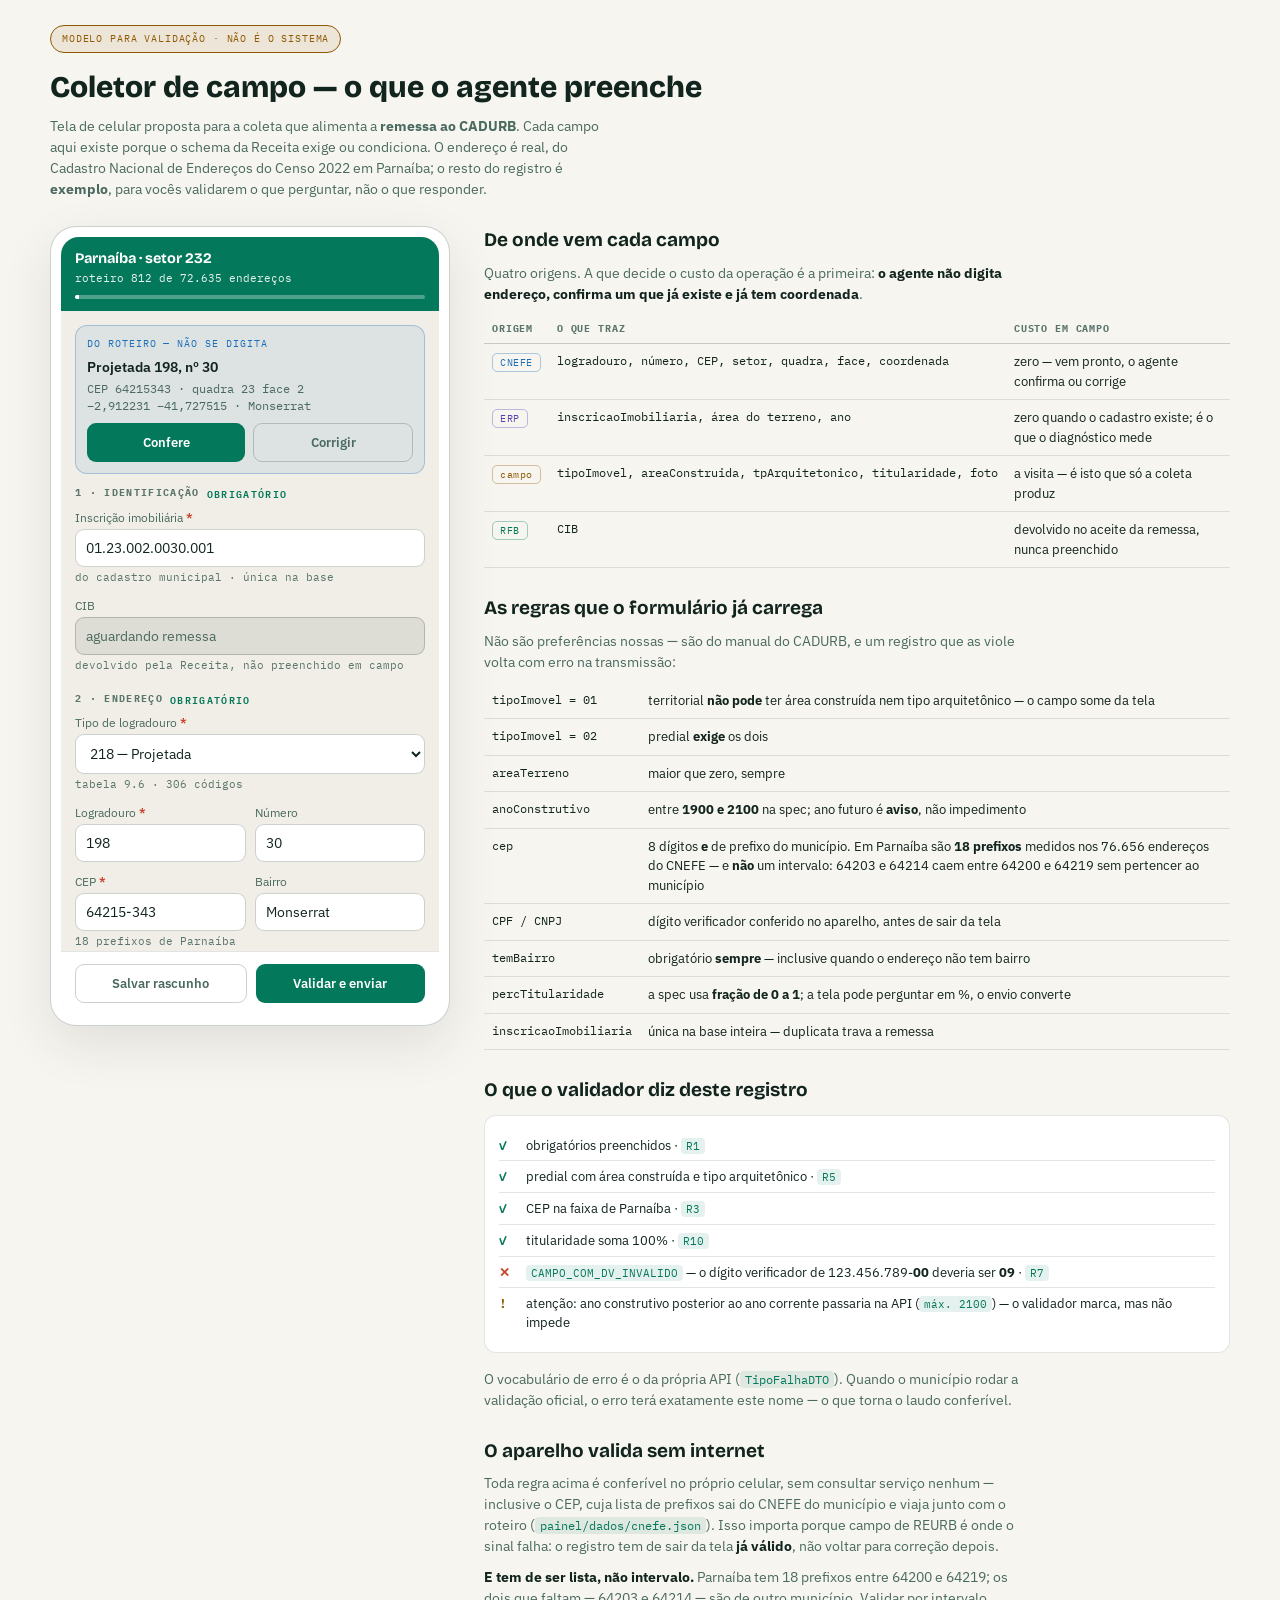
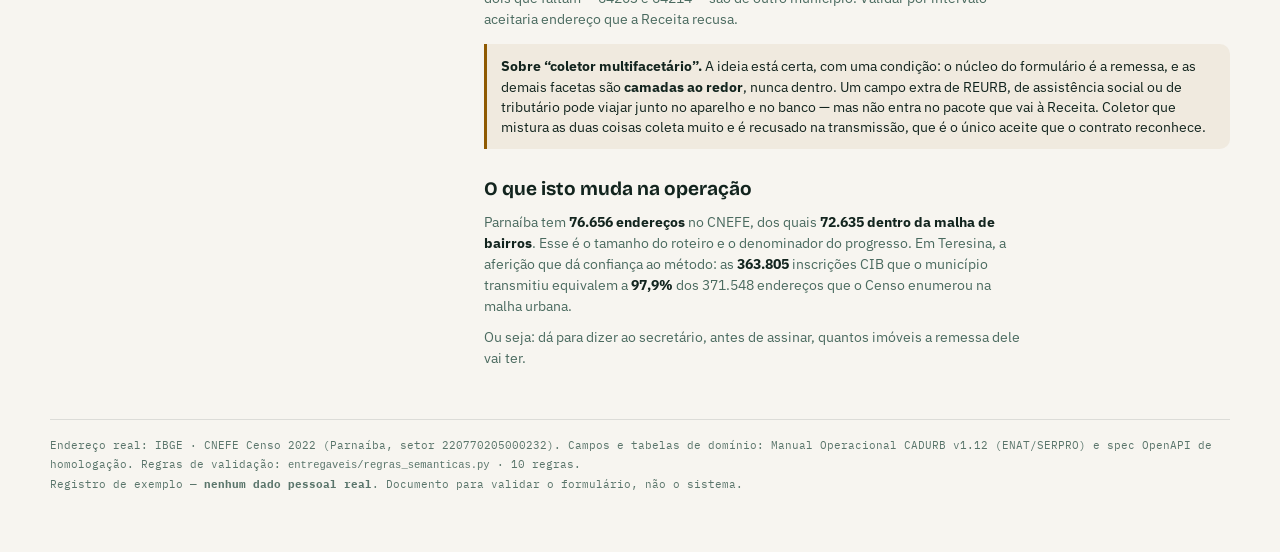
==== coletor/index.html @ 9de56eda "Initial commit: Vertical Data Painel territorial dos 224 municípios do Piauí, coletor de campo e val" ====
<!DOCTYPE html>
<html lang="pt-BR">
<head>
<meta charset="UTF-8">
<meta name="viewport" content="width=device-width, initial-scale=1.0">
<title>Coletor CADURB · modelo de campo</title>
<link rel="preconnect" href="https://fonts.googleapis.com">
<link href="https://fonts.googleapis.com/css2?family=Bricolage+Grotesque:opsz,wght@12..96,500;12..96,700;12..96,800&family=IBM+Plex+Sans:wght@400;500;600&family=IBM+Plex+Mono:wght@400;500;600&display=swap" rel="stylesheet">
<style>
:root{
 --bg:#F7F5F0;--papel:#FFFFFF;--tela:#F1EEE7;--line:rgba(26,46,40,.12);--line2:rgba(26,46,40,.22);
 --ink:#12241E;--mut:#4A6A5F;--dim:#5A756B;
 --teal:#04785A;--amber:#8F5A02;--red:#C8412B;--blue:#1D6FB8;--violet:#5B3FB5;
 --trilho:rgba(26,46,40,.09);
 --f-disp:'Bricolage Grotesque',sans-serif;--f-body:'IBM Plex Sans',sans-serif;--f-mono:'IBM Plex Mono',monospace;
}
@media (prefers-color-scheme:dark){:root:not([data-theme="light"]){
 --bg:#0A1310;--papel:#0F1D18;--tela:#132520;--line:rgba(232,242,236,.09);--line2:rgba(232,242,236,.16);
 --ink:#E9F4ED;--mut:#7FA396;--dim:#54726A;
 --teal:#2FE6B0;--amber:#F5B841;--red:#FF6B57;--blue:#5CB8FF;--violet:#B79CFF;
 --trilho:rgba(232,242,236,.08);
}}
:root[data-theme="dark"]{
 --bg:#0A1310;--papel:#0F1D18;--tela:#132520;--line:rgba(232,242,236,.09);--line2:rgba(232,242,236,.16);
 --ink:#E9F4ED;--mut:#7FA396;--dim:#54726A;
 --teal:#2FE6B0;--amber:#F5B841;--red:#FF6B57;--blue:#5CB8FF;--violet:#B79CFF;
 --trilho:rgba(232,242,236,.08);
}
*{box-sizing:border-box;margin:0;padding:0}
body{background:var(--bg);color:var(--ink);font-family:var(--f-body);line-height:1.5;
 padding:24px 16px 60px}
.wrap{max-width:1180px;margin:0 auto;display:grid;grid-template-columns:400px 1fr;gap:34px;align-items:start}
/* item de grid não encolhe abaixo do conteúdo sem isto — era o que mantinha a
   moldura do telefone em 627px dentro de um visor de 485 */
.wrap>*{min-width:0}
@media (max-width:900px){.wrap{grid-template-columns:1fr;gap:26px}}

/* ---------- cabeçalho ---------- */
header{max-width:1180px;margin:0 auto 26px}
.chip{display:inline-flex;align-items:center;gap:7px;font-family:var(--f-mono);font-size:9.5px;letter-spacing:.09em;
 text-transform:uppercase;padding:6px 11px;border-radius:999px;border:1px solid var(--amber);color:var(--amber);
 background:color-mix(in srgb,var(--amber) 10%,transparent)}
h1{font-family:var(--f-disp);font-size:30px;font-weight:800;margin:12px 0 6px;text-wrap:balance}
header p{color:var(--mut);max-width:70ch;font-size:14px}

/* ---------- telefone ---------- */
.fone{width:100%;max-width:400px;margin:0 auto;background:var(--papel);border:1px solid var(--line2);border-radius:26px;padding:10px;
 box-shadow:0 18px 50px rgba(20,40,34,.10);position:sticky;top:20px}
@media (max-width:900px){
 .fone{position:static}
 /* célula em monoespaçado com nowrap era o que empurrava a página para 627px
    num visor de 485: no estreito ela quebra, e a tabela ganha rolagem própria */
 .doc table{display:block;overflow-x:auto}
 td.k{white-space:normal}
}
.tela{background:var(--tela);border-radius:18px;overflow:hidden}
/* A barra do app é superfície própria, não segue o tema: verde escuro fixo com
   texto branco. Antes usava var(--teal), que no tema escuro vira verde claro e
   deixava o texto branco ilegível. */
.barra{background:#04785A;color:#fff;padding:11px 14px 12px}
.barra .t{font-family:var(--f-disp);font-size:14.5px;font-weight:700;color:#fff}
.barra .s{font-size:11px;opacity:.9;font-family:var(--f-mono);color:#fff}
.prog{height:4px;background:rgba(255,255,255,.3);border-radius:2px;margin-top:8px;overflow:hidden}
.prog i{display:block;height:100%;width:1.1%;background:#fff}
.rolo{max-height:640px;overflow-y:auto;padding:14px}

.grupo{margin-bottom:18px}
.grupo>h3{font-family:var(--f-mono);font-size:9.5px;letter-spacing:.14em;text-transform:uppercase;
 color:var(--dim);margin-bottom:8px;display:flex;align-items:center;gap:7px}
.grupo>h3 b{font-weight:600;color:var(--teal)}
.campo{margin-bottom:11px}
.campo label{display:block;font-size:11.5px;color:var(--mut);margin-bottom:3px}
.campo label .ob{color:var(--red);font-weight:600}
.campo input,.campo select,.campo textarea{width:100%;background:var(--papel);border:1px solid var(--line2);
 border-radius:9px;padding:9px 10px;font-family:var(--f-body);font-size:13.5px;color:var(--ink);outline:none}
.campo input:focus,.campo select:focus,.campo textarea:focus{border-color:var(--teal);
 outline:2px solid color-mix(in srgb,var(--teal) 45%,transparent);outline-offset:1px}
.campo input[readonly]{background:var(--trilho);color:var(--mut)}
/* `min-width:auto` é o padrão de item de grid: sem o zero, o input não encolhe
   abaixo do tamanho default e a tela do celular vaza para fora da tela real. */
.campo input,.campo select,.campo textarea{min-width:0}
.dupla{display:grid;grid-template-columns:1fr 1fr;gap:9px}
.tripla{display:grid;grid-template-columns:1fr 1fr 1fr;gap:9px}
.dupla>*,.tripla>*{min-width:0}
.fone,.tela,.rolo{max-width:100%}
.dica{font-size:10.5px;color:var(--dim);margin-top:3px;font-family:var(--f-mono)}
.vindo{background:color-mix(in srgb,var(--blue) 9%,transparent);border:1px solid color-mix(in srgb,var(--blue) 30%,transparent);
 border-radius:12px;padding:11px;margin-bottom:12px}
.vindo .tit{font-family:var(--f-mono);font-size:9.5px;letter-spacing:.1em;text-transform:uppercase;color:var(--blue);margin-bottom:6px}
.vindo .end{font-size:14px;font-weight:600}
.vindo .sub{font-size:11.5px;color:var(--mut);font-family:var(--f-mono);margin-top:2px}
.acoes{display:flex;gap:8px;margin-top:9px}
.bt{flex:1;min-width:0;border:none;border-radius:9px;padding:10px;font-family:var(--f-body);font-size:13px;font-weight:600;cursor:pointer}
.bt.ok{background:#04785A;color:#fff}   /* fixo: no tema escuro --teal clareia e o branco some */
.bt.alt{background:transparent;border:1px solid var(--line2);color:var(--mut)}
.foto{border:1px dashed var(--line2);border-radius:12px;padding:20px;text-align:center;color:var(--dim);
 font-size:12px;font-family:var(--f-mono)}
.rodape{padding:12px 14px;border-top:1px solid var(--line);display:flex;gap:9px;background:var(--papel)}

/* ---------- coluna de explicação ---------- */
.doc h2{font-family:var(--f-disp);font-size:19px;font-weight:700;margin:26px 0 8px}
.doc h2:first-child{margin-top:0}
.doc p{color:var(--mut);font-size:14px;margin-bottom:10px;max-width:68ch}
.doc b{color:var(--ink)}
.doc code{font-family:var(--f-mono);font-size:12px;color:var(--teal);
 background:color-mix(in srgb,var(--teal) 10%,transparent);padding:1px 5px;border-radius:4px}
table{width:100%;border-collapse:collapse;font-size:13px;margin:6px 0 14px}
th{text-align:left;font-family:var(--f-mono);font-size:9.5px;letter-spacing:.09em;text-transform:uppercase;
 color:var(--dim);padding:7px 8px;border-bottom:1px solid var(--line2)}
td{padding:8px;border-bottom:1px solid var(--line);vertical-align:top}
td.k{font-family:var(--f-mono);font-size:11.5px;color:var(--ink);white-space:nowrap}
.orig{font-family:var(--f-mono);font-size:9.5px;letter-spacing:.06em;padding:2px 7px;border-radius:5px;white-space:nowrap}
.o-cnefe{color:var(--blue);border:1px solid color-mix(in srgb,var(--blue) 35%,transparent)}
.o-campo{color:var(--amber);border:1px solid color-mix(in srgb,var(--amber) 35%,transparent)}
.o-erp{color:var(--violet);border:1px solid color-mix(in srgb,var(--violet) 35%,transparent)}
.o-rfb{color:var(--teal);border:1px solid color-mix(in srgb,var(--teal) 35%,transparent)}
.aviso{border-left:3px solid var(--amber);background:color-mix(in srgb,var(--amber) 7%,transparent);
 padding:12px 14px;border-radius:0 10px 10px 0;margin:14px 0;font-size:13.5px}
.val{background:var(--papel);border:1px solid var(--line);border-radius:12px;padding:14px;margin:10px 0 16px}
.val .l{display:grid;grid-template-columns:18px 1fr;gap:9px;padding:6px 0;border-top:1px solid var(--line);font-size:12.5px}
.val .l:first-of-type{border-top:none}
.val .l .i{font-family:var(--f-mono);font-weight:600}
.val .ok .i{color:var(--teal)}.val .er .i{color:var(--red)}.val .at .i{color:var(--amber)}
.val code{font-size:11px}
/* ---------- modo só-telefone (?tela) ---------- */
/* Para mostrar ao parceiro: a tela sozinha, sem a coluna que explica de onde vem
   cada campo. Mesmo arquivo, um parâmetro — não existe segunda versão para
   esquecer de atualizar. */
.so-fone .doc,.so-fone header p,.so-fone footer{display:none}
.so-fone .wrap{grid-template-columns:1fr;max-width:470px}
.so-fone .fone{position:static;max-width:470px}
.so-fone .rolo{max-height:none}
.so-fone header{text-align:center}
.so-fone h1{font-size:22px}
.volta{display:none;max-width:470px;margin:18px auto 0;text-align:center;
 font-family:var(--f-mono);font-size:11px}
.so-fone .volta{display:block}
.volta a{color:var(--dim)}
footer{max-width:1180px;margin:40px auto 0;padding-top:16px;border-top:1px solid var(--line);
 font-family:var(--f-mono);font-size:10.5px;color:var(--dim);line-height:1.8}
</style>
</head>
<body>

<header>
 <span class="chip">modelo para validação · não é o sistema</span>
 <h1>Coletor de campo — o que o agente preenche</h1>
 <p>Tela de celular proposta para a coleta que alimenta a <b>remessa ao CADURB</b>. Cada campo aqui
 existe porque o schema da Receita exige ou condiciona. O endereço é real, do Cadastro Nacional de
 Endereços do Censo 2022 em Parnaíba; o resto do registro é <b>exemplo</b>, para vocês validarem
 o que perguntar, não o que responder.</p>
</header>

<div class="wrap">

<!-- ============ TELEFONE ============ -->
<div class="fone">
 <div class="tela">
  <div class="barra">
   <div class="t">Parnaíba · setor 232</div>
   <div class="s">roteiro 812 de 72.635 endereços</div>
   <div class="prog"><i></i></div>
  </div>

  <div class="rolo">

   <div class="vindo">
    <div class="tit">do roteiro — não se digita</div>
    <div class="end">Projetada 198, nº 30</div>
    <div class="sub">CEP 64215343 · quadra 23 face 2<br>−2,912231 −41,727515 · Monserrat</div>
    <div class="acoes">
     <button class="bt ok">Confere</button>
     <button class="bt alt">Corrigir</button>
    </div>
   </div>

   <div class="grupo">
    <h3>1 · Identificação <b>obrigatório</b></h3>
    <div class="campo">
     <label for="inscricao-imobiliaria">Inscrição imobiliária <span class="ob">*</span></label>
     <input id="inscricao-imobiliaria" value="01.23.002.0030.001">
     <div class="dica">do cadastro municipal · única na base</div>
    </div>
    <div class="campo">
     <label for="cib">CIB</label>
     <input id="cib" value="aguardando remessa" readonly>
     <div class="dica">devolvido pela Receita, não preenchido em campo</div>
    </div>
   </div>

   <div class="grupo">
    <h3>2 · Endereço <b>obrigatório</b></h3>
    <div class="campo">
     <label for="tipo-de-logradouro">Tipo de logradouro <span class="ob">*</span></label>
     <select id="tipo-de-logradouro"><option>218 — Projetada</option><option>250 — Rua</option><option>26 — Avenida</option><option>273 — Travessa</option></select>
     <div class="dica">tabela 9.6 · 306 códigos</div>
    </div>
    <div class="dupla">
     <div class="campo"><label for="logradouro">Logradouro <span class="ob">*</span></label><input id="logradouro" value="198"></div>
     <div class="campo"><label for="numero">Número</label><input id="numero" value="30"></div>
    </div>
    <div class="dupla">
     <div class="campo"><label for="cep">CEP <span class="ob">*</span></label><input id="cep" value="64215-343">
      <div class="dica">18 prefixos de Parnaíba · 64203 e 64214 não são daqui</div></div>
     <div class="campo"><label for="bairro">Bairro</label><input id="bairro" value="Monserrat"></div>
    </div>
    <div class="campo">
     <label for="o-endereco-tem-bairro">O endereço tem bairro? <span class="ob">*</span></label>
     <select id="o-endereco-tem-bairro"><option>sim</option><option>não</option></select>
     <div class="dica">campo temBairro · obrigatório mesmo quando a resposta é não</div>
    </div>
    <div class="campo"><label for="complemento">Complemento</label><input id="complemento" placeholder="fundos, casa 2, apto…"></div>
   </div>

   <div class="grupo">
    <h3>3 · Imóvel <b>obrigatório</b></h3>
    <div class="campo">
     <label>Tipo do imóvel <span class="ob">*</span></label>
     <select id="tipoImovel"><option value="02">02 — Predial (com edificação)</option><option value="01">01 — Territorial (sem edificação)</option><option value="03">03 — Características especiais</option></select>
     <div class="dica">tabela 9.1 · decide os campos abaixo</div>
    </div>
    <div class="dupla">
     <div class="campo"><label for="area-do-terreno-m2">Área do terreno (m²) <span class="ob">*</span></label><input id="area-do-terreno-m2" value="250,00"></div>
     <div class="campo predial"><label for="area-construida-m2">Área construída (m²) <span class="ob">*</span></label><input id="area-construida-m2" value="86,50"></div>
    </div>
    <div class="campo predial">
     <label for="tipo-arquitetonico">Tipo arquitetônico <span class="ob">*</span></label>
     <select id="tipo-arquitetonico"><option>01 — Casa</option><option>02 — Apartamento</option><option>07 — Loja</option><option>11 — Galpão</option></select>
     <div class="dica">tabela 9.2 · campo <code>tpArquitetonico</code> · só quando predial</div>
    </div>
    <div class="dupla">
     <div class="campo"><label for="ano-de-construcao">Ano de construção</label><input id="ano-de-construcao" value="1998"></div>
     <div class="campo"><label for="padrao">Padrão</label>
      <select id="padrao"><option>01 — Popular</option><option>02 — Baixo</option><option>03 — Normal</option></select></div>
    </div>
    <div class="campo">
     <label for="destinacao">Destinação</label>
     <select id="destinacao"><option>01 — Residencial</option><option>02 — Comercial</option><option>14 — Uso misto</option></select>
     <div class="dica">tabela 9.4</div>
    </div>
   </div>

   <div class="grupo">
    <h3>4 · Titularidade</h3>
    <div class="campo">
     <label for="tipo">Tipo</label>
     <select id="tipo"><option>06 — Possuidor por simples ocupação</option><option>01 — Proprietário</option><option>05 — Possuidor a justo título</option></select>
     <div class="dica">tabela 9.7 · na REURB, quase sempre posse</div>
    </div>
    <div class="campo">
     <label for="documento">Documento</label>
     <select id="documento"><option>05 — Documento de Posse Emitido por Órgão Público</option><option>03 — Instrumento particular</option><option>01 — Escritura pública</option></select>
    </div>
    <div class="dupla">
     <div class="campo"><label for="cpf-cnpj">CPF / CNPJ</label><input id="cpf-cnpj" value="123.456.789-00"></div>
     <div class="campo"><label for="participacao">Participação</label><input id="participacao" value="100%">
      <div class="dica">grava 1,000</div></div>
    </div>
    <div class="campo"><label for="nome">Nome</label><input id="nome" value="[exemplo — não usar dado real em teste]"></div>
    <div class="dica">a tela pergunta em %, o envio usa fração de 0 a 1 · a soma
     dos titulares do imóvel fecha 1,000</div>
   </div>

   <div class="grupo">
    <h3>5 · Evidência de campo</h3>
    <div class="foto">📷 foto da fachada<br><span style="font-size:10px">carimba data, hora e coordenada</span></div>
    <div class="campo" style="margin-top:11px">
     <label for="coordenada-aferida">Coordenada aferida</label>
     <input id="coordenada-aferida" value="−2,912228  −41,727511  ±4 m" readonly>
     <div class="dica">GPS do aparelho · compara com a do roteiro</div>
    </div>
    <div class="campo"><label for="observacao">Observação</label><textarea id="observacao" rows="2" placeholder="imóvel fechado, morador ausente…"></textarea></div>
   </div>

  </div>
  <div class="rodape">
   <button class="bt alt">Salvar rascunho</button>
   <button class="bt ok">Validar e enviar</button>
  </div>
 </div>
</div>

<!-- ============ EXPLICAÇÃO ============ -->
<div class="doc">

 <h2>De onde vem cada campo</h2>
 <p>Quatro origens. A que decide o custo da operação é a primeira: <b>o agente não digita
 endereço, confirma um que já existe e já tem coordenada</b>.</p>

 <table>
  <thead><tr><th>Origem</th><th>O que traz</th><th>Custo em campo</th></tr></thead>
  <tbody>
   <tr><td><span class="orig o-cnefe">CNEFE</span></td>
       <td class="k">logradouro, número, CEP, setor, quadra, face, coordenada</td>
       <td>zero — vem pronto, o agente confirma ou corrige</td></tr>
   <tr><td><span class="orig o-erp">ERP</span></td>
       <td class="k">inscricaoImobiliaria, área do terreno, ano</td>
       <td>zero quando o cadastro existe; é o que o diagnóstico mede</td></tr>
   <tr><td><span class="orig o-campo">campo</span></td>
       <td class="k">tipoImovel, areaConstruida, tpArquitetonico, titularidade, foto</td>
       <td>a visita — é isto que só a coleta produz</td></tr>
   <tr><td><span class="orig o-rfb">RFB</span></td>
       <td class="k">CIB</td>
       <td>devolvido no aceite da remessa, nunca preenchido</td></tr>
  </tbody>
 </table>

 <h2>As regras que o formulário já carrega</h2>
 <p>Não são preferências nossas — são do manual do CADURB, e um registro que as viole
 volta com erro na transmissão:</p>
 <table>
  <tbody>
   <tr><td class="k">tipoImovel = 01</td><td>territorial <b>não pode</b> ter área construída nem tipo arquitetônico — o campo some da tela</td></tr>
   <tr><td class="k">tipoImovel = 02</td><td>predial <b>exige</b> os dois</td></tr>
   <tr><td class="k">areaTerreno</td><td>maior que zero, sempre</td></tr>
   <tr><td class="k">anoConstrutivo</td><td>entre <b>1900 e 2100</b> na spec; ano futuro é <b>aviso</b>, não impedimento</td></tr>
   <tr><td class="k">cep</td><td>8 dígitos <b>e</b> de prefixo do município. Em Parnaíba são <b>18 prefixos</b> medidos nos 76.656 endereços do CNEFE — e <b>não</b> um intervalo: 64203 e 64214 caem entre 64200 e 64219 sem pertencer ao município</td></tr>
   <tr><td class="k">CPF / CNPJ</td><td>dígito verificador conferido no aparelho, antes de sair da tela</td></tr>
   <tr><td class="k">temBairro</td><td>obrigatório <b>sempre</b> — inclusive quando o endereço não tem bairro</td></tr>
   <tr><td class="k">percTitularidade</td><td>a spec usa <b>fração de 0 a 1</b>; a tela pode perguntar em %, o envio converte</td></tr>
   <tr><td class="k">inscricaoImobiliaria</td><td>única na base inteira — duplicata trava a remessa</td></tr>
  </tbody>
 </table>

 <h2>O que o validador diz deste registro</h2>
 <div class="val">
  <div class="l ok"><div class="i">✓</div><div>obrigatórios preenchidos · <code>R1</code></div></div>
  <div class="l ok"><div class="i">✓</div><div>predial com área construída e tipo arquitetônico · <code>R5</code></div></div>
  <div class="l ok"><div class="i">✓</div><div>CEP na faixa de Parnaíba · <code>R3</code></div></div>
  <div class="l ok"><div class="i">✓</div><div>titularidade soma 100% · <code>R10</code></div></div>
  <div class="l er"><div class="i">✕</div><div><code>CAMPO_COM_DV_INVALIDO</code> — o dígito verificador de 123.456.789-<b>00</b> deveria ser <b>09</b> · <code>R7</code></div></div>
  <div class="l at"><div class="i">!</div><div>atenção: ano construtivo posterior ao ano corrente passaria na API (<code>máx. 2100</code>) — o validador marca, mas não impede</div></div>
 </div>
 <p>O vocabulário de erro é o da própria API (<code>TipoFalhaDTO</code>). Quando o município rodar a
 validação oficial, o erro terá exatamente este nome — o que torna o laudo conferível.</p>

 <h2>O aparelho valida sem internet</h2>
 <p>Toda regra acima é conferível no próprio celular, sem consultar serviço nenhum — inclusive o
 CEP, cuja lista de prefixos sai do CNEFE do município e viaja junto com o roteiro
 (<code>painel/dados/cnefe.json</code>). Isso importa porque campo de REURB é onde o sinal falha:
 o registro tem de sair da tela <b>já válido</b>, não voltar para correção depois.</p>
 <p><b>E tem de ser lista, não intervalo.</b> Parnaíba tem 18 prefixos entre 64200 e 64219; os dois
 que faltam — 64203 e 64214 — são de outro município. Validar por intervalo aceitaria endereço que
 a Receita recusa.</p>

 <div class="aviso">
  <b>Sobre “coletor multifacetário”.</b> A ideia está certa, com uma condição: o núcleo do
  formulário é a remessa, e as demais facetas são <b>camadas ao redor</b>, nunca dentro. Um campo
  extra de REURB, de assistência social ou de tributário pode viajar junto no aparelho e no banco —
  mas não entra no pacote que vai à Receita. Coletor que mistura as duas coisas coleta muito e é
  recusado na transmissão, que é o único aceite que o contrato reconhece.
 </div>

 <h2>O que isto muda na operação</h2>
 <p>Parnaíba tem <b>76.656 endereços</b> no CNEFE, dos quais <b>72.635 dentro da malha de bairros</b>.
 Esse é o tamanho do roteiro e o denominador do progresso. Em Teresina, a aferição que dá confiança
 ao método: as <b>363.805</b> inscrições CIB que o município transmitiu equivalem a <b>97,9%</b> dos
 371.548 endereços que o Censo enumerou na malha urbana.</p>
 <p>Ou seja: dá para dizer ao secretário, antes de assinar, quantos imóveis a remessa dele vai ter.</p>

</div>
</div>

<div class="volta"><a href="./">ver de onde vem cada campo, as regras e o que o validador diz →</a></div>

<footer>
 Endereço real: IBGE · CNEFE Censo 2022 (Parnaíba, setor 220770205000232).
 Campos e tabelas de domínio: Manual Operacional CADURB v1.12 (ENAT/SERPRO) e spec OpenAPI de homologação.
 Regras de validação: <code>entregaveis/regras_semanticas.py</code> · 10 regras.<br>
 Registro de exemplo — <b>nenhum dado pessoal real</b>. Documento para validar o formulário, não o sistema.
</footer>

<script>
/* ?tela abre só o telefone — é o que vai ao parceiro para ele considerar a tela,
   sem a documentação do lado. */
if (/[?&]tela\b/.test(location.search)) document.body.classList.add('so-fone');

/* A regra R5 não é texto: territorial (01) não pode ter área construída nem tipo
   arquitetônico, e o manual trata o preenchimento como incompatível. Aqui os
   campos somem de verdade — é isso que o parceiro precisa ver funcionando. */
const tipo = document.getElementById('tipoImovel');
const prediais = document.querySelectorAll('.predial');
function aplicarR5(){
  const territorial = tipo.value === '01';
  prediais.forEach(c => { c.hidden = territorial; });
}
tipo.addEventListener('change', aplicarR5);
aplicarR5();
</script>
</body>
</html>
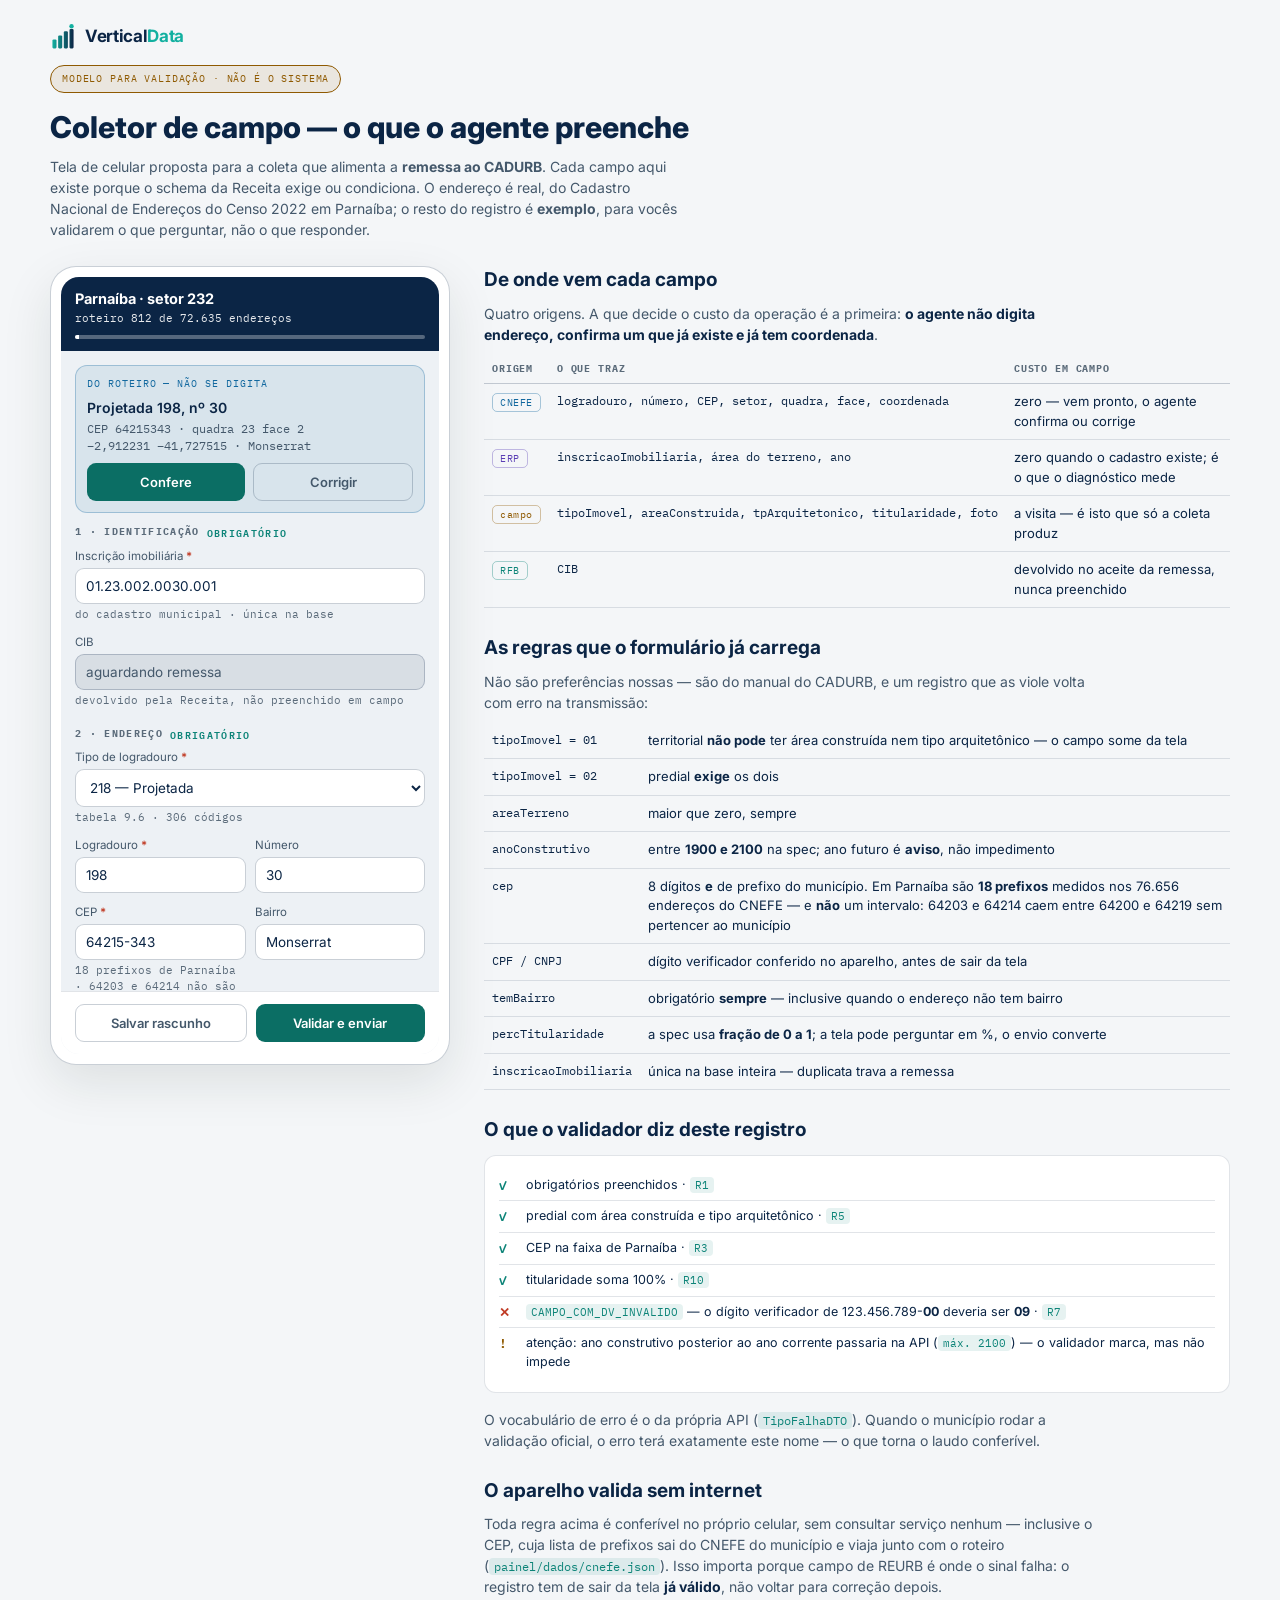
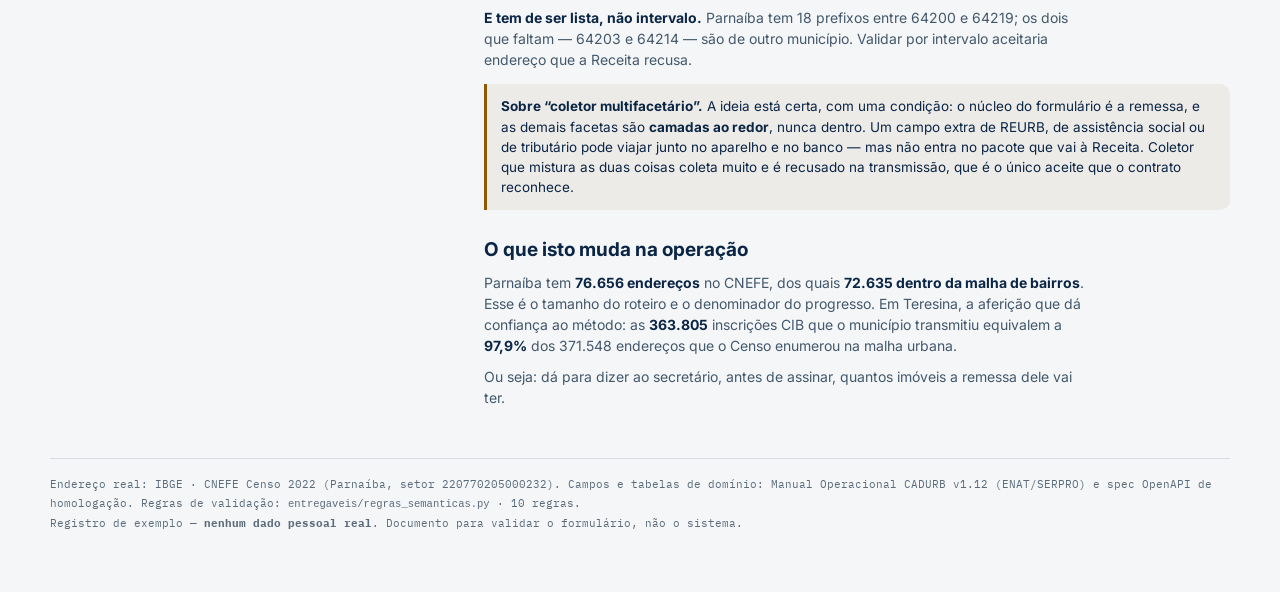
==== commit bddb7331: "Aplicar a marca Vertical Data: system design e três superfícies Base: .orca/drops/Vertical-Data-Logo" ====
--- a/coletor/index.html
+++ b/coletor/index.html
@@ -3,28 +3,142 @@
 <head>
 <meta charset="UTF-8">
 <meta name="viewport" content="width=device-width, initial-scale=1.0">
-<title>Coletor CADURB · modelo de campo</title>
+<title>Vertical Data · Coletor CADURB</title>
+<link rel="icon" href='data:image/svg+xml,%3Csvg xmlns="http://www.w3.org/2000/svg" viewBox="0 0 32 32"%3E%3Crect width="32" height="32" rx="7" fill="%230B2545"/%3E%3Cg fill="%2312B0A0"%3E%3Crect x="5.5" y="19" width="4" height="9" rx="1.2" opacity=".55"/%3E%3Crect x="11" y="15" width="4" height="13" rx="1.2" opacity=".75"/%3E%3Crect x="16.5" y="11" width="4" height="17" rx="1.2"/%3E%3Crect x="22" y="8" width="4" height="20" rx="1.2" fill="%23EAF2F8"/%3E%3C/g%3E%3Ccircle cx="24" cy="4.6" r="2.4" fill="%2312B0A0"/%3E%3C/svg%3E'>
 <link rel="preconnect" href="https://fonts.googleapis.com">
-<link href="https://fonts.googleapis.com/css2?family=Bricolage+Grotesque:opsz,wght@12..96,500;12..96,700;12..96,800&family=IBM+Plex+Sans:wght@400;500;600&family=IBM+Plex+Mono:wght@400;500;600&display=swap" rel="stylesheet">
+<link href="https://fonts.googleapis.com/css2?family=Inter:wght@400;500;600;700;800&family=IBM+Plex+Mono:wght@400;500;600&display=swap" rel="stylesheet">
 <style>
+/* VD:INICIO */
+/* Vertical Data — tokens de marca. FONTE ÚNICA.
+ *
+ * Este arquivo é o original. As páginas não o importam por <link>: elas trazem
+ * uma cópia embutida entre os marcadores VD:INICIO e VD:FIM, escrita por
+ * `python3 marca/aplicar.py`. É assim porque painel e coletor são aplicações de
+ * arquivo único de propósito — abrem por file:// numa prefeitura sem wifi.
+ *
+ * Mudou uma cor? Mude AQUI e rode `python3 marca/aplicar.py`. Editar o bloco
+ * embutido à mão é o que faz as duas páginas divergirem em silêncio.
+ *
+ * As cores vêm medidas do PDF de marca (.orca/drops/Vertical-Data-Logomarcas.pdf),
+ * não estimadas de screenshot: navy #0B2545, teal #12B0A0, linha #E2E6EA,
+ * superfície #F4F6F8, texto fraco #5B6B7A, azul de apoio #12689F.
+ */
 :root{
- --bg:#F7F5F0;--papel:#FFFFFF;--tela:#F1EEE7;--line:rgba(26,46,40,.12);--line2:rgba(26,46,40,.22);
- --ink:#12241E;--mut:#4A6A5F;--dim:#5A756B;
- --teal:#04785A;--amber:#8F5A02;--red:#C8412B;--blue:#1D6FB8;--violet:#5B3FB5;
- --trilho:rgba(26,46,40,.09);
- --f-disp:'Bricolage Grotesque',sans-serif;--f-body:'IBM Plex Sans',sans-serif;--f-mono:'IBM Plex Mono',monospace;
+ /* ---- marca: os valores exatos do PDF, nunca ajustados ---- */
+ --vd-navy:#0B2545;
+ --vd-teal:#12B0A0;
+ --vd-azul:#12689F;
+
+ /* ---- superfície e tinta, tema claro ---- */
+ --vd-bg:#F4F6F8;          /* fundo da página (a superfície do PDF) */
+ --vd-painel:#FFFFFF;
+ --vd-painel2:#EDF1F5;
+ --vd-linha:rgba(11,37,69,.12);
+ --vd-linha2:rgba(11,37,69,.22);
+ --vd-tinta:#0B2545;       /* 15,4:1 sobre branco */
+ --vd-tinta2:#44586B;      /*  7,4:1 */
+ --vd-tinta3:#5B6B7A;      /*  5,5:1 — o cinza do próprio PDF */
+
+ /* O teal da marca dá 2,71:1 sobre branco: serve para FORMA (logo, barra,
+    preenchimento), não para TEXTO. Quem carrega texto e link no tema claro é
+    este irmão escurecido, a 4,58:1. Duas variáveis porque são dois usos. */
+ --vd-acento:#0D8478;      /* teal de interface — texto, link, foco */
+ --vd-acento-forma:#12B0A0;/* teal de marca — ícone, barra, preenchimento */
+
+ --vd-ambar:#8F5A02;       /* 5,8:1 */
+ --vd-vermelho:#C03A24;    /* 5,4:1 */
+ --vd-violeta:#5B3FB5;
+
+ --vd-trilho:rgba(11,37,69,.09);
+ --vd-veu:rgba(8,22,40,.5);
+ --vd-vinheta:rgba(92,110,128,.16);
+ --vd-borda-mapa:rgba(255,255,255,.85);
+ --vd-grade:rgba(11,37,69,.10);
+ --vd-grade-forte:rgba(11,37,69,.22);
+ --vd-sel:#0B2545;
+ --vd-semdado:#C6CED6;     /* ausência de dado: família própria, cinza frio */
+
+ /* ---- rampas de dado ----
+    CAR (carência): divergente, 1º quintil vermelho — o pior é o mais escuro.
+    MAG (magnitude): matiz único, a do teal da marca — IPTU baixo é o ALVO,
+    não um problema, então não pode ser pintado de vermelho.
+    A direção é semântica e não muda com a marca; só o matiz mudou. */
+ --vd-car-1:#C03A24;--vd-car-2:#C98518;--vd-car-3:#8AA64A;--vd-car-4:#3FA58F;--vd-car-5:#0D8478;
+ --vd-mag-1:#D6F0EC;--vd-mag-2:#A5DFD8;--vd-mag-3:#6CC7BD;--vd-mag-4:#2FA697;--vd-mag-5:#0B6E64;
+
+ /* ---- tipografia ---- */
+ --vd-fonte:'Inter','Helvetica Neue',Arial,sans-serif;
+ --vd-mono:'IBM Plex Mono',ui-monospace,monospace;
 }
-@media (prefers-color-scheme:dark){:root:not([data-theme="light"]){
- --bg:#0A1310;--papel:#0F1D18;--tela:#132520;--line:rgba(232,242,236,.09);--line2:rgba(232,242,236,.16);
- --ink:#E9F4ED;--mut:#7FA396;--dim:#54726A;
- --teal:#2FE6B0;--amber:#F5B841;--red:#FF6B57;--blue:#5CB8FF;--violet:#B79CFF;
- --trilho:rgba(232,242,236,.08);
-}}
+
+/* Tema escuro. O navy da marca vira a SUPERFÍCIE do painel, e o fundo da página
+   desce mais um degrau — senão painel e fundo encostam e a hierarquia some. */
+@media (prefers-color-scheme:dark){
+ :root:not([data-theme="light"]){
+  --vd-bg:#071A2E;
+  --vd-painel:#0B2545;
+  --vd-painel2:#123156;
+  --vd-linha:rgba(232,238,244,.10);
+  --vd-linha2:rgba(232,238,244,.18);
+  --vd-tinta:#E8EEF4;      /* 13,2:1 sobre o navy */
+  --vd-tinta2:#93AAC0;     /*  6,4:1 */
+  --vd-tinta3:#7C93A9;     /*  4,8:1 */
+  --vd-acento:#2FD5C0;     /*  8,4:1 — aqui o teal claro é que carrega texto */
+  --vd-acento-forma:#2FD5C0;
+  --vd-azul:#67B6EC;
+  --vd-ambar:#F2B544;
+  --vd-vermelho:#FF7A63;
+  --vd-violeta:#B79CFF;
+  --vd-trilho:rgba(232,238,244,.09);
+  --vd-veu:rgba(4,13,24,.82);
+  --vd-vinheta:rgba(4,13,24,.8);
+  --vd-borda-mapa:rgba(7,26,46,.85);
+  --vd-grade:rgba(232,238,244,.08);
+  --vd-grade-forte:rgba(232,238,244,.18);
+  --vd-sel:#E8EEF4;
+  --vd-semdado:#34404E;
+  --vd-car-1:#FF7A63;--vd-car-2:#F2B544;--vd-car-3:#8FB06E;--vd-car-4:#4FC9B5;--vd-car-5:#35D6C2;
+  --vd-mag-1:#0E3A35;--vd-mag-2:#14574F;--vd-mag-3:#1A7A6E;--vd-mag-4:#23A796;--vd-mag-5:#35D6C2;
+ }
+}
 :root[data-theme="dark"]{
- --bg:#0A1310;--papel:#0F1D18;--tela:#132520;--line:rgba(232,242,236,.09);--line2:rgba(232,242,236,.16);
- --ink:#E9F4ED;--mut:#7FA396;--dim:#54726A;
- --teal:#2FE6B0;--amber:#F5B841;--red:#FF6B57;--blue:#5CB8FF;--violet:#B79CFF;
- --trilho:rgba(232,242,236,.08);
+ --vd-bg:#071A2E;
+ --vd-painel:#0B2545;
+ --vd-painel2:#123156;
+ --vd-linha:rgba(232,238,244,.10);
+ --vd-linha2:rgba(232,238,244,.18);
+ --vd-tinta:#E8EEF4;
+ --vd-tinta2:#93AAC0;
+ --vd-tinta3:#7C93A9;
+ --vd-acento:#2FD5C0;
+ --vd-acento-forma:#2FD5C0;
+ --vd-azul:#67B6EC;
+ --vd-ambar:#F2B544;
+ --vd-vermelho:#FF7A63;
+ --vd-violeta:#B79CFF;
+ --vd-trilho:rgba(232,238,244,.09);
+ --vd-veu:rgba(4,13,24,.82);
+ --vd-vinheta:rgba(4,13,24,.8);
+ --vd-borda-mapa:rgba(7,26,46,.85);
+ --vd-grade:rgba(232,238,244,.08);
+ --vd-grade-forte:rgba(232,238,244,.18);
+ --vd-sel:#E8EEF4;
+ --vd-semdado:#34404E;
+ --vd-car-1:#FF7A63;--vd-car-2:#F2B544;--vd-car-3:#8FB06E;--vd-car-4:#4FC9B5;--vd-car-5:#35D6C2;
+ --vd-mag-1:#0E3A35;--vd-mag-2:#14574F;--vd-mag-3:#1A7A6E;--vd-mag-4:#23A796;--vd-mag-5:#35D6C2;
+}
+/* VD:FIM */
+
+/* Apelidos locais → marca. O coletor usa --papel/--tela onde o painel usa
+   --panel/--panel2; o vocabulário de cada página fica, a cor vem de um lugar só. */
+:root{
+ --bg:var(--vd-bg);--papel:var(--vd-painel);--tela:var(--vd-painel2);
+ --line:var(--vd-linha);--line2:var(--vd-linha2);
+ --ink:var(--vd-tinta);--mut:var(--vd-tinta2);--dim:var(--vd-tinta3);
+ --teal:var(--vd-acento);--amber:var(--vd-ambar);--red:var(--vd-vermelho);
+ --blue:var(--vd-azul);--violet:var(--vd-violeta);
+ --trilho:var(--vd-trilho);
+ --f-disp:var(--vd-fonte);--f-body:var(--vd-fonte);--f-mono:var(--vd-mono);
 }
 *{box-sizing:border-box;margin:0;padding:0}
 body{background:var(--bg);color:var(--ink);font-family:var(--f-body);line-height:1.5;
@@ -37,6 +151,10 @@
 
 /* ---------- cabeçalho ---------- */
 header{max-width:1180px;margin:0 auto 26px}
+.marca{display:flex;align-items:center;gap:9px;margin-bottom:14px}
+.marca .sig{width:26px;height:26px;flex:none;display:block}
+.marca span{font-size:17px;font-weight:700;color:var(--ink);letter-spacing:-.02em}
+.marca b{color:var(--vd-acento-forma);font-weight:700}
 .chip{display:inline-flex;align-items:center;gap:7px;font-family:var(--f-mono);font-size:9.5px;letter-spacing:.09em;
  text-transform:uppercase;padding:6px 11px;border-radius:999px;border:1px solid var(--amber);color:var(--amber);
  background:color-mix(in srgb,var(--amber) 10%,transparent)}
@@ -57,7 +175,10 @@
 /* A barra do app é superfície própria, não segue o tema: verde escuro fixo com
    texto branco. Antes usava var(--teal), que no tema escuro vira verde claro e
    deixava o texto branco ilegível. */
-.barra{background:#04785A;color:#fff;padding:11px 14px 12px}
+/* Fixos de propósito: são a moldura do aplicativo, e o branco por cima
+   precisa do mesmo contraste nos dois temas — o --vd-acento clareia no
+   escuro e o texto branco sumiria. Navy da marca, 15,4:1 com o branco. */
+.barra{background:#0B2545;color:#fff;padding:11px 14px 12px}
 .barra .t{font-family:var(--f-disp);font-size:14.5px;font-weight:700;color:#fff}
 .barra .s{font-size:11px;opacity:.9;font-family:var(--f-mono);color:#fff}
 .prog{height:4px;background:rgba(255,255,255,.3);border-radius:2px;margin-top:8px;overflow:hidden}
@@ -91,7 +212,7 @@
 .vindo .sub{font-size:11.5px;color:var(--mut);font-family:var(--f-mono);margin-top:2px}
 .acoes{display:flex;gap:8px;margin-top:9px}
 .bt{flex:1;min-width:0;border:none;border-radius:9px;padding:10px;font-family:var(--f-body);font-size:13px;font-weight:600;cursor:pointer}
-.bt.ok{background:#04785A;color:#fff}   /* fixo: no tema escuro --teal clareia e o branco some */
+.bt.ok{background:#0B6E64;color:#fff}   /* teal escuro da rampa da marca: 6,1:1 com o branco */
 .bt.alt{background:transparent;border:1px solid var(--line2);color:var(--mut)}
 .foto{border:1px dashed var(--line2);border-radius:12px;padding:20px;text-align:center;color:var(--dim);
  font-size:12px;font-family:var(--f-mono)}
@@ -131,6 +252,8 @@
 .so-fone .fone{position:static;max-width:470px}
 .so-fone .rolo{max-height:none}
 .so-fone header{text-align:center}
+/* a marca é flex: text-align não a centraliza, justify-content sim */
+.so-fone .marca{justify-content:center}
 .so-fone h1{font-size:22px}
 .volta{display:none;max-width:470px;margin:18px auto 0;text-align:center;
  font-family:var(--f-mono);font-size:11px}
@@ -143,6 +266,7 @@
 <body>
 
 <header>
+ <div class="marca"><svg class="sig" viewBox="0 0 32 32" aria-hidden="true"><defs><linearGradient id="vdg" x1="3" y1="0" x2="29" y2="0" gradientUnits="userSpaceOnUse"><stop offset="0" stop-color="var(--vd-acento-forma)"/><stop offset="1" stop-color="var(--vd-tinta)"/></linearGradient></defs><g fill="url(#vdg)"><rect x="3" y="19" width="5" height="11" rx="1.4"/><rect x="10" y="14" width="5" height="16" rx="1.4"/><rect x="17" y="9" width="5" height="21" rx="1.4"/><rect x="24" y="6" width="5" height="24" rx="1.4"/></g><circle cx="26.5" cy="2.7" r="2.7" fill="var(--vd-acento-forma)"/></svg><span>Vertical<b>Data</b></span></div>
  <span class="chip">modelo para validação · não é o sistema</span>
  <h1>Coletor de campo — o que o agente preenche</h1>
  <p>Tela de celular proposta para a coleta que alimenta a <b>remessa ao CADURB</b>. Cada campo aqui
